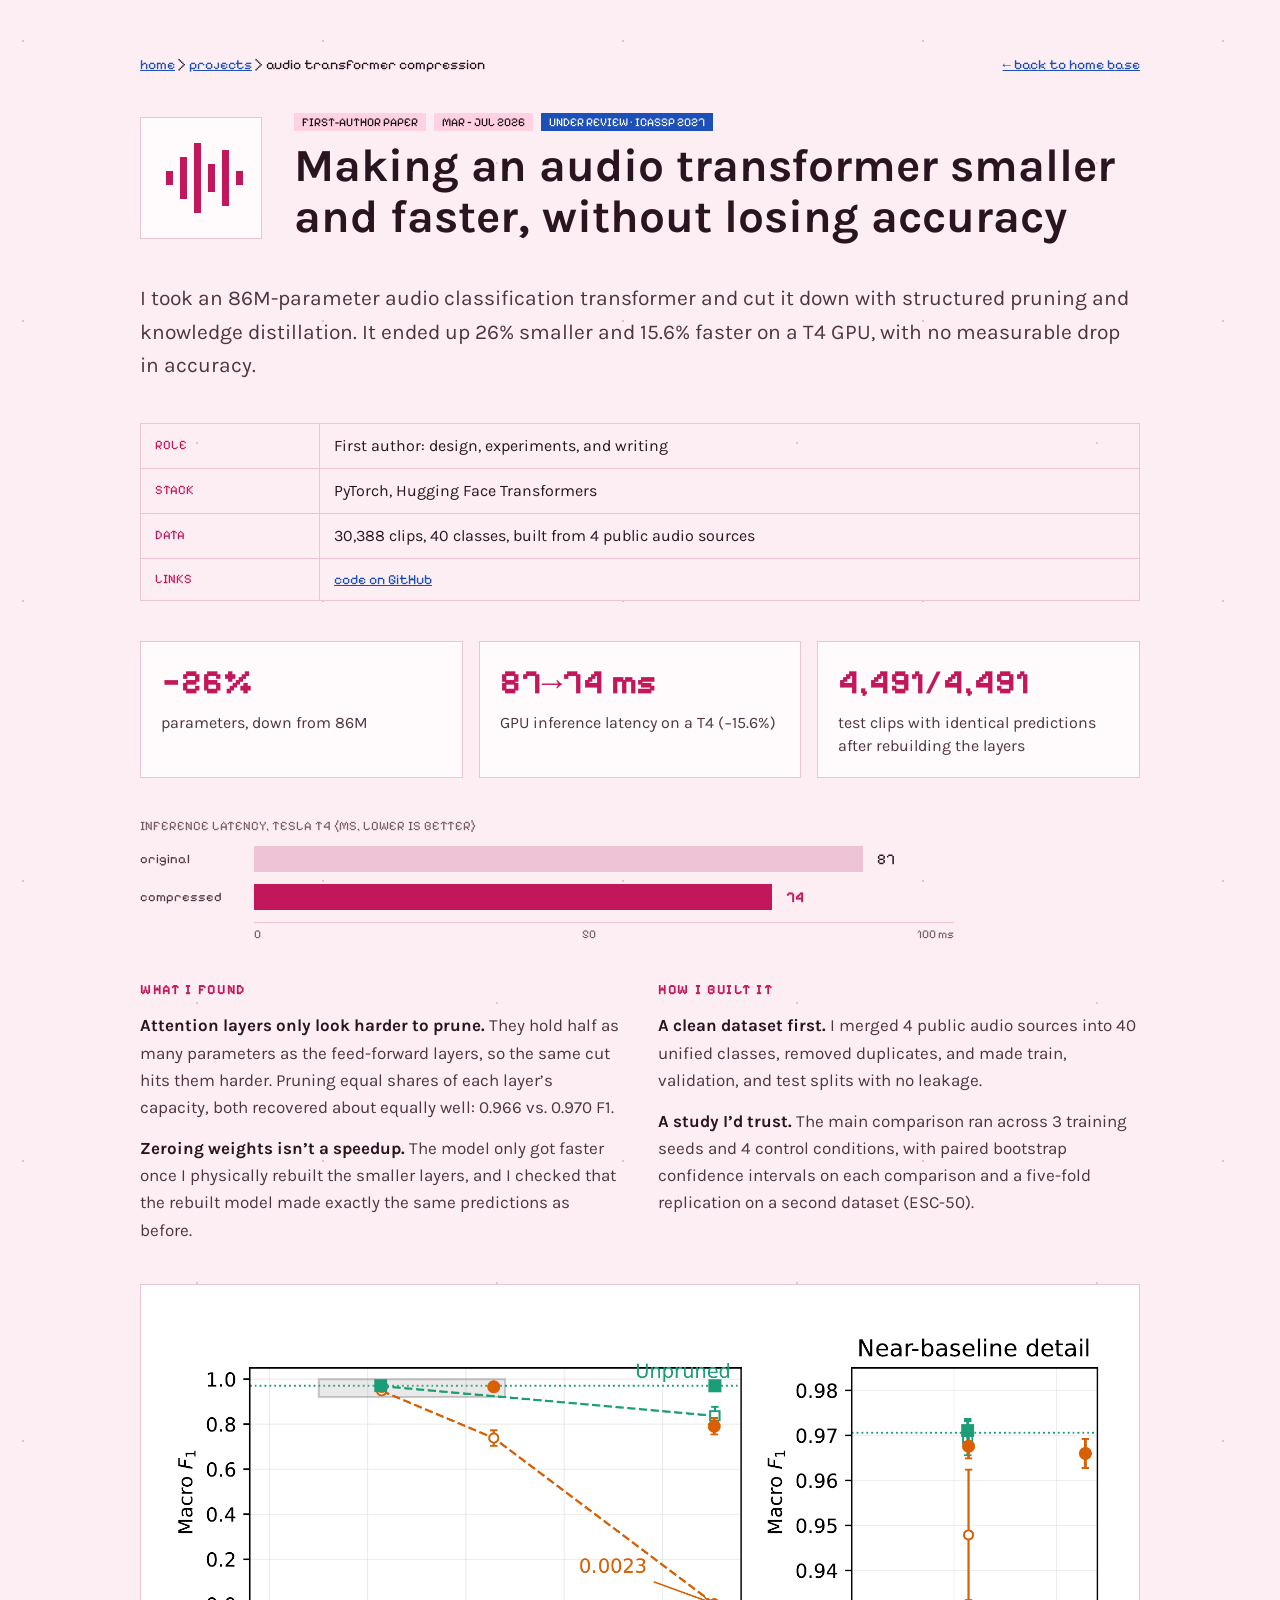
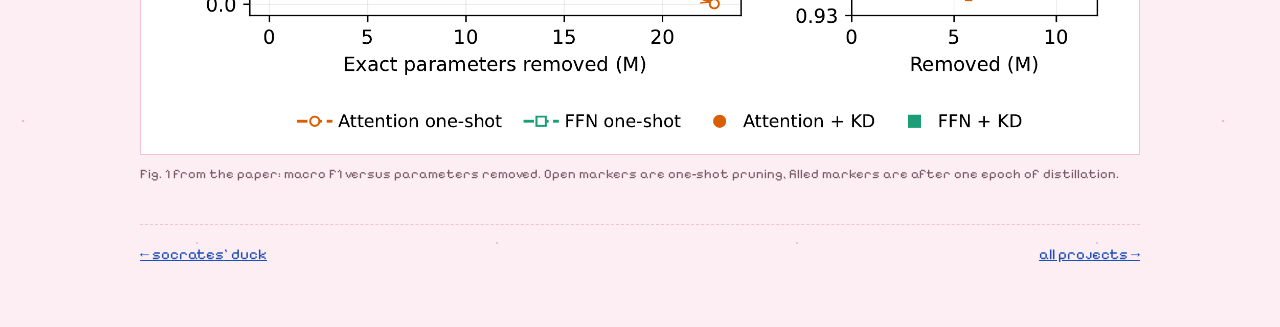
==== audio-compression.html @ 711b620c "Initial portfolio site" ====
<!doctype html>
<html lang="en">
<head>
<meta charset="utf-8">
<meta name="viewport" content="width=device-width, initial-scale=1">
<title>Audio Transformer Compression · Gokila Harini Karthikeyan</title>
<meta name="description" content="Structured pruning and knowledge distillation made an 86M-parameter audio transformer 26% smaller and 15.6% faster on a T4, with no measurable accuracy loss.">
<meta property="og:type" content="article">
<meta property="og:title" content="Making an audio transformer smaller and faster, without losing accuracy">
<meta property="og:description" content="26% smaller, 87→74 ms on a T4, no measurable accuracy loss.">
<meta property="og:image" content="https://gokila16.github.io/og-image.png">
<meta name="twitter:card" content="summary_large_image">
<meta name="theme-color" content="#fdeef4">
<link rel="icon" href="favicon.svg" type="image/svg+xml">
<script>try{if(localStorage.getItem('side')==='dark')document.documentElement.dataset.theme='dark'}catch(e){}</script>
<link rel="preconnect" href="https://fonts.googleapis.com">
<link rel="preconnect" href="https://fonts.gstatic.com" crossorigin>
<link rel="stylesheet" href="https://fonts.googleapis.com/css2?family=Karla:wght@400;600;700&family=Pixelify+Sans:wght@400;700&display=swap">
<link rel="stylesheet" href="styles.css">
<script src="main.js" defer></script>
</head>
<body>
<main class="proj">

<nav class="crumbs" aria-label="Breadcrumb">
<div><a href="index.html">home</a> › <a href="index.html#projects">projects</a> › audio transformer compression</div>
<a href="index.html">← back to home base</a>
</nav>

<div class="proj-head">
<div class="proj-icon"><svg viewBox="0 0 12 12" shape-rendering="crispEdges" aria-hidden="true"><path style="fill: var(--pink)" d="M1 5h1v2H1z M3 3h1v6H3z M5 1h1v10H5z M7 4h1v4H7z M9 2h1v8H9z M11 5h1v2h-1z"/></svg></div>
<div>
<div class="tags"><span class="tag">FIRST-AUTHOR PAPER</span><span class="tag">MAR – JUL 2026</span><span class="tag tag-blue">UNDER REVIEW · ICASSP 2027</span></div>
<h1>Making an audio transformer smaller and faster, without losing accuracy</h1>
</div>
</div>

<p class="proj-lede">I took an 86M-parameter audio classification transformer and cut it down with structured pruning and knowledge distillation. It ended up 26% smaller and 15.6% faster on a T4 GPU, with no measurable drop in accuracy.</p>

<table class="facts"><tbody>
<tr><th scope="row">ROLE</th><td>First author: design, experiments, and writing</td></tr>
<tr><th scope="row">STACK</th><td>PyTorch, Hugging Face Transformers</td></tr>
<tr><th scope="row">DATA</th><td>30,388 clips, 40 classes, built from 4 public audio sources</td></tr>
<tr><th scope="row">LINKS</th><td class="mono"><a href="https://github.com/gokila16/ast-audio-classification">code on GitHub</a></td></tr>
</tbody></table>

<div class="stats">
<div class="stat panel"><div class="n">−26%</div><div class="l">parameters, down from 86M</div></div>
<div class="stat panel"><div class="n">87→74 ms</div><div class="l">GPU inference latency on a T4 (−15.6%)</div></div>
<div class="stat panel"><div class="n">4,491/4,491</div><div class="l">test clips with identical predictions after rebuilding the layers</div></div>
</div>

<figure class="chart" style="margin: 0">
<figcaption class="cap">INFERENCE LATENCY, TESLA T4 (MS, LOWER IS BETTER)</figcaption>
<div class="row"><div class="k">original</div><div class="track" style="--w: 87%"><div class="bar" style="background: var(--line)"></div><div class="v">87</div></div></div>
<div class="row"><div class="k">compressed</div><div class="track" style="--w: 74%"><div class="bar" style="background: var(--pink)"></div><div class="v" style="color: var(--pink); font-weight: 700">74</div></div></div>
<div class="row"><div class="k"></div><div class="track axis" aria-hidden="true"><span>0</span><span>50</span><span>100 ms</span></div></div>
</figure>

<div class="two">
<section>
<h2>WHAT I FOUND</h2>
<p><b>Attention layers only look harder to prune.</b> They hold half as many parameters as the feed-forward layers, so the same cut hits them harder. Pruning equal shares of each layer’s capacity, both recovered about equally well: 0.966 vs. 0.970 F1.</p>
<p><b>Zeroing weights isn’t a speedup.</b> The model only got faster once I physically rebuilt the smaller layers, and I checked that the rebuilt model made exactly the same predictions as before.</p>
</section>
<section>
<h2>HOW I BUILT IT</h2>
<p><b>A clean dataset first.</b> I merged 4 public audio sources into 40 unified classes, removed duplicates, and made train, validation, and test splits with no leakage.</p>
<p><b>A study I’d trust.</b> The main comparison ran across 3 training seeds and 4 control conditions, with paired bootstrap confidence intervals on each comparison and a five-fold replication on a second dataset (ESC-50).</p>
</section>
</div>

<figure class="paper-fig">
<img src="audio-figure.png" alt="Line chart of macro F1 versus parameters removed. Attention pruning drops to 0.0023 F1 one-shot at 22.6M parameters removed while FFN pruning stays near 0.84; after distillation FFN returns to the 0.97 baseline and attention reaches 0.79." width="1905" height="870">
<figcaption>Fig. 1 from the paper: macro F1 versus parameters removed. Open markers are one-shot pruning, filled markers are after one epoch of distillation.</figcaption>
</figure>

<nav class="pager" aria-label="More projects">
<a href="socrates-duck.html">← socrates' duck</a>
<a href="index.html#projects">all projects →</a>
</nav>

</main>
</body>
</html>
---- styles.css ----
/* Gokila's portfolio: Pink Paper (light side) + Wine (dark side) */

:root {
  --bg: #fdeef4; --panel: #fffafc; --line: #efc3d6;
  --ink: #2a1420; --soft: #4f3441; --muted: #7a5c69;
  --pink: #c2185b; --pinkSoft: #ffd1e3; --pinkHover: #8e0f42;
  --blue: #1d4fb8; --onBlue: #ffffff; --onPink: #ffffff;
  --gold: #d99a00; --goldDeep: #a87400;
  --glow: 255, 157, 203;
  --stars: radial-gradient(1.5px 1.5px at 23px 41px, #c2185b40 50%, transparent 51%), radial-gradient(1px 1px at 131px 17px, #c2185b35 50%, transparent 51%), radial-gradient(1.5px 1.5px at 197px 163px, #7a5c6940 50%, transparent 51%), radial-gradient(1px 1px at 251px 97px, #c2185b30 50%, transparent 51%);
  --body: 'Karla', 'Helvetica Neue', sans-serif;
  --mono: 'Pixelify Sans', ui-monospace, monospace;
  color-scheme: light;
}
:root[data-theme="dark"] {
  --bg: #22101a; --panel: #2d1622; --line: #53283e;
  --ink: #fbeef4; --soft: #e4c9d5; --muted: #b9909f;
  --pink: #ff9dcb; --pinkSoft: #ffc7e0; --pinkHover: #ffd2e7;
  --blue: #ffcf9e; --onBlue: #2a140c; --onPink: #22101a;
  --gold: #ffe38a; --goldDeep: #d9b24e;
  --stars: radial-gradient(1px 1px at 23px 41px, #ffffff80 50%, transparent 51%), radial-gradient(1px 1px at 131px 17px, #ffd6ec90 50%, transparent 51%), radial-gradient(1.5px 1.5px at 197px 163px, #ffffff60 50%, transparent 51%), radial-gradient(1px 1px at 251px 97px, #ffb8dc80 50%, transparent 51%);
  color-scheme: dark;
}

/* ---------- base ---------- */
html { -webkit-text-size-adjust: 100%; }
@media (prefers-reduced-motion: no-preference) { html { scroll-behavior: smooth; } }
body {
  margin: 0;
  background-color: var(--bg);
  background-image: var(--stars);
  background-size: 300px 280px;
  font-family: var(--body);
  color: var(--ink);
  overflow-x: clip;
}
a { color: var(--blue); }
a:hover { color: var(--pinkHover); }
button { color: inherit; }
:focus-visible { outline: 2px solid var(--pink); outline-offset: 2px; }
.mono { font-family: var(--mono); }
.sr-only { position: absolute; width: 1px; height: 1px; padding: 0; margin: -1px; overflow: hidden; clip: rect(0 0 0 0); white-space: nowrap; border: 0; }
.px { shape-rendering: crispEdges; display: block; }

/* tags */
.tag { font-family: var(--mono); font-size: 11px; padding: 2px 6px; color: #1a0f17; background: var(--pinkSoft); }
.tag-blue { color: var(--onBlue); background: var(--blue); }
.tag-gold { color: #1a0f17; background: #ffe38a; }

/* chips / toggles */
.chip {
  font-family: var(--mono); font-size: 12px; min-height: 36px; padding: 0 12px; cursor: pointer;
  background: transparent; color: var(--soft); border: 1px solid var(--line);
}
.chip[aria-pressed="true"] { background: var(--pink); color: var(--onPink); border-color: var(--pink); }

.panel { border: 1px solid var(--line); background: var(--panel); }

/* ---------- motion: warp, flyby, planet ---------- */
.warp {
  position: fixed; inset: 0; pointer-events: none; z-index: 50;
  background: repeating-conic-gradient(from 0deg at 50% 45%, var(--pink) 0deg 0.6deg, transparent 0.6deg 6deg);
  transform-origin: 50% 45%;
  animation: warp 1.1s ease-in forwards;
}
@keyframes warp { 0% { opacity: 0; transform: scale(.25); } 30% { opacity: .6; } 100% { opacity: 0; transform: scale(2.8); } }

.flyby {
  position: absolute; top: 0; left: 0; width: 76px; height: 48px; padding: 0; border: 0;
  background: transparent; cursor: pointer; z-index: 4;
  offset-path: path("M -100 58 C 300 18, 800 96, 1400 34");
  offset-rotate: auto;
  animation: flyby 26s linear infinite;
}
.flyby svg { width: 100%; height: 100%; }
@keyframes flyby { 0% { offset-distance: 0%; } 40% { offset-distance: 100%; } 100% { offset-distance: 100%; } }

.planet {
  position: absolute; top: 150px; right: 16px; width: 64px; height: 48px; padding: 0; border: 0;
  background: transparent; cursor: pointer; z-index: 4;
  animation: bob 4s ease-in-out infinite;
}
@keyframes bob { 0%, 100% { transform: translateY(0); } 50% { transform: translateY(-7px); } }

.glow {
  position: fixed; inset: 0; pointer-events: none; z-index: 0;
  background: radial-gradient(560px circle at var(--gx, 70%) var(--gy, 260px), rgba(var(--glow), .35), transparent 70%);
}

@media (prefers-reduced-motion: reduce) {
  .warp { animation: none; opacity: 0; }
  .flyby { display: none; }
  .planet { animation: none; }
}

/* ---------- homepage layout ---------- */
.page { position: relative; min-height: 100vh; }
.layout {
  position: relative; z-index: 1;
  box-sizing: border-box; max-width: 1280px; margin: 0 auto;
  padding: 90px 96px; display: flex; gap: 88px; align-items: flex-start;
}
.side { width: 400px; flex-shrink: 0; display: flex; flex-direction: column; gap: 30px; }
.main { flex-grow: 1; min-width: 0; display: flex; flex-direction: column; gap: 56px; }

.side-toggle { display: flex; align-items: center; gap: 10px; flex-wrap: wrap; font-family: var(--mono); font-size: 12px; color: var(--muted); }

.intro { display: flex; flex-direction: column; gap: 10px; }
.id-row { display: flex; flex-direction: column; gap: 10px; }
.avatar {
  width: 120px; height: 120px; flex-shrink: 0; box-sizing: border-box;
  border: 2px dashed var(--pink); background: var(--panel);
  display: flex; align-items: center; justify-content: center; text-align: center; padding: 8px;
  font-family: var(--mono); font-size: 11px; line-height: 1.4; color: var(--muted);
}
.avatar img { width: 100%; height: 100%; object-fit: cover; display: block; }
.avatar:has(img) { padding: 0; border-style: solid; }
.intro h1 { margin: 0; font-size: 50px; line-height: 1.05; font-weight: 600; }
.role { font-family: var(--mono); font-size: 15px; color: var(--pink); }
.lede { margin: 6px 0 0; font-size: 19px; line-height: 1.5; color: var(--soft); }
.promise { margin: 4px 0 0; font-family: var(--mono); font-size: 14px; line-height: 1.5; color: var(--pink); }

.duck { display: flex; align-items: center; gap: 14px; }
.duck-btn {
  width: 60px; height: 60px; flex-shrink: 0; border: 1px solid var(--line); background: var(--panel);
  display: flex; align-items: center; justify-content: center; cursor: pointer; padding: 0;
}
.duck-btn svg { width: 40px; height: 40px; }
.duck-tip {
  flex-grow: 1; border: 1px solid var(--line); background: var(--panel); padding: 10px 14px;
  font-family: var(--mono); font-size: 13px; line-height: 1.45; color: var(--soft);
}

.tiles { display: grid; grid-template-columns: repeat(3, minmax(0, 1fr)); gap: 12px; }
.tiles a {
  display: flex; flex-direction: column; align-items: center; justify-content: center; gap: 6px;
  padding: 12px 4px; border: 1px solid var(--line); text-decoration: none;
  font-family: var(--mono); font-size: 12px;
}
.tiles svg { width: 36px; height: 36px; }

.currently { padding: 18px 20px; display: flex; flex-direction: column; gap: 8px; }
.currently .label { font-family: var(--mono); font-size: 12px; color: var(--pink); font-weight: 700; }
.currently .body { font-size: 16px; line-height: 1.6; color: var(--soft); }

.socials { display: flex; gap: 18px; font-family: var(--mono); font-size: 13px; }
.socials .short { display: none; }

.btn-pink {
  display: flex; align-items: center; justify-content: center; gap: 10px; min-height: 48px;
  background: var(--pink); color: var(--onPink); text-decoration: none; font-family: var(--mono); font-size: 14px;
}
.btn-pink:hover { color: var(--onPink); background: var(--pinkHover); }

.badges { display: flex; gap: 6px; flex-wrap: wrap; }
.badge {
  width: 88px; height: 31px; box-sizing: border-box; display: flex; align-items: center; justify-content: center;
  font-family: var(--mono); font-size: 10px;
}
.badge-pink { background: var(--pink); color: var(--onPink); }
.badge-blue { border: 1px solid var(--blue); color: var(--blue); }

/* sections */
.section { display: flex; flex-direction: column; gap: 14px; scroll-margin-top: 24px; }
.section h2 { margin: 0; font-family: var(--mono); font-size: 13px; letter-spacing: 0.14em; color: var(--pink); }
#about { gap: 16px; }
#about p { margin: 0; font-size: 19px; line-height: 1.65; color: var(--soft); }

.log { display: flex; flex-direction: column; gap: 10px; font-size: 17px; line-height: 1.45; }
.log div { display: flex; gap: 20px; }
.log .when { width: 86px; flex-shrink: 0; font-family: var(--mono); font-size: 13px; color: var(--muted); padding-top: 2px; }

.filters { display: flex; align-items: center; gap: 8px; flex-wrap: wrap; }
.filters .count { font-family: var(--mono); font-size: 12px; color: var(--muted); margin-left: 6px; }

.card {
  display: flex; gap: 20px; padding: 18px; border: 1px solid var(--line); background: var(--panel);
  text-decoration: none; color: var(--ink);
}
a.card:hover { color: var(--ink); border-color: var(--pink); }
.card[hidden] { display: none; }
.card-icon {
  width: 64px; height: 64px; flex-shrink: 0; border: 1px solid var(--line); background: var(--bg);
  display: flex; align-items: center; justify-content: center;
}
.card-icon svg { width: 44px; height: 44px; }
.card-body { display: flex; flex-direction: column; gap: 6px; }
.card-title { font-size: 21px; font-weight: 600; }
.card-title .tag { vertical-align: middle; font-weight: 400; }
.card-desc { font-size: 16px; line-height: 1.5; color: var(--soft); }
.card-meta { font-family: var(--mono); font-size: 12px; color: var(--muted); }

.paper-card { padding: 18px 20px; display: flex; flex-direction: column; gap: 8px; }
.paper-card .tags { display: flex; gap: 8px; flex-wrap: wrap; }
.paper-card .title { font-size: 19px; font-weight: 600; line-height: 1.35; }
.paper-card .authors { font-size: 15px; line-height: 1.5; color: var(--soft); }
.paper-card .venue { font-size: 15px; font-style: italic; color: var(--soft); }
.paper-card .links { display: flex; gap: 16px; font-family: var(--mono); font-size: 13px; }

#experience { gap: 18px; }
.job { display: flex; gap: 22px; }
.job .when { width: 120px; flex-shrink: 0; font-family: var(--mono); font-size: 12px; line-height: 1.5; color: var(--muted); padding-top: 4px; }
.job .what { display: flex; flex-direction: column; gap: 6px; }
.job .title { font-size: 19px; font-weight: 600; }
.job .org { font-weight: 400; color: var(--soft); }
.job ul { margin: 0; padding-left: 18px; display: flex; flex-direction: column; gap: 4px; font-size: 16px; line-height: 1.5; color: var(--soft); }
.edu { border-top: 1px dashed var(--line); padding-top: 16px; display: flex; flex-direction: column; gap: 10px; }
.edu .label { font-family: var(--mono); font-size: 12px; color: var(--pink); }
.edu .row { font-size: 17px; line-height: 1.5; }
.edu .row span { color: var(--soft); }
.edu .m { display: none; }
.resume-link { align-self: flex-start; font-family: var(--mono); font-size: 14px; }

#tools { gap: 10px; }
.tools { border-collapse: collapse; }
.tools th { padding: 9px 18px 9px 0; font-family: var(--mono); font-size: 13px; font-weight: 400; color: var(--pink); vertical-align: top; width: 130px; text-align: left; }
.tools td { padding: 9px 0; font-size: 16px; line-height: 1.5; color: var(--soft); }

#notes { gap: 6px; }
#notes .blurb { margin: 6px 0 4px; font-size: 16px; color: var(--soft); }
.note {
  display: flex; justify-content: space-between; gap: 18px; padding: 14px 0;
  border-bottom: 1px dashed var(--line); text-decoration: none; color: var(--ink);
}
a.note:hover { color: var(--pinkHover); }
.note .t { font-size: 18px; line-height: 1.4; }
.note .d { flex-shrink: 0; font-family: var(--mono); font-size: 12px; color: var(--muted); padding-top: 3px; }

#guestbook .blurb { margin: 0; font-size: 16px; line-height: 1.5; color: var(--soft); }
.gb-form { padding: 18px 20px; display: flex; flex-direction: column; gap: 10px; }
.gb-form label { font-family: var(--mono); font-size: 12px; color: var(--muted); }
.gb-form input, .gb-form textarea {
  font: inherit; font-size: 16px; padding: 10px; box-sizing: border-box;
  background: var(--bg); color: var(--ink); border: 1px solid var(--line);
}
.gb-form input { min-height: 44px; }
.gb-form textarea { resize: vertical; }
.gb-form button {
  align-self: flex-start; min-height: 44px; padding: 0 18px; background: var(--pink); color: var(--onPink);
  border: 0; cursor: pointer; font-family: var(--mono); font-size: 14px;
}
.gb-empty { font-family: var(--mono); font-size: 13px; color: var(--muted); }
.gb-entry { border: 1px dashed var(--line); padding: 12px 16px; display: flex; flex-direction: column; gap: 4px; }
.gb-entry .who { font-family: var(--mono); font-size: 12px; color: var(--pink); }
.gb-entry .msg { font-size: 16px; line-height: 1.5; color: var(--soft); white-space: pre-wrap; overflow-wrap: anywhere; }

.foot {
  border-top: 1px dashed var(--line); padding-top: 20px; display: flex; justify-content: space-between; align-items: center; gap: 12px;
  font-family: var(--mono); font-size: 12px; color: var(--muted);
}
.hyper {
  font-family: var(--mono); font-size: 12px; min-height: 44px; padding: 0 14px;
  background: transparent; color: var(--pink); border: 1px dashed var(--pink); cursor: pointer;
}

/* ---------- homepage: medium screens ---------- */
@media (max-width: 1180px) {
  .layout { padding: 72px 48px; gap: 56px; }
  .side { width: 340px; }
  .intro h1 { font-size: 44px; }
}

/* ---------- homepage: phone ---------- */
@media (max-width: 899px) {
  .layout { flex-direction: column; align-items: stretch; padding: 64px 24px 48px; gap: 40px; }
  .side { width: auto; gap: 14px; }
  .planet { display: none; }
  .flyby { width: 57px; height: 36px; animation-duration: 22s; }

  .side-toggle { order: 1; gap: 8px; font-size: 11px; }
  .intro { order: 2; display: contents; }
  .id-row { order: 2; flex-direction: row; align-items: center; gap: 16px; }
  .role { order: 3; font-size: 14px; }
  .lede { order: 4; margin: 0; font-size: 18px; }
  .promise { order: 5; margin: 0; font-size: 13px; }
  .duck { order: 6; gap: 12px; }
  .side > .btn-pink { order: 7; }
  .socials { order: 8; justify-content: space-between; }
  .tiles { order: 9; margin-top: 26px; gap: 8px; }
  .currently { order: 10; margin-top: 26px; padding: 16px; gap: 6px; }
  .badges { display: none; }

  .avatar { width: 84px; height: 84px; padding: 6px; font-size: 10px; line-height: 1.3; }
  .intro h1 { font-size: 32px; line-height: 1.1; font-weight: 700; }
  .duck-btn { width: 52px; height: 52px; }
  .duck-btn svg { width: 34px; height: 34px; }
  .duck-tip { padding: 8px 12px; font-size: 12px; line-height: 1.4; }
  .socials .long { display: none; }
  .socials .short { display: inline; }
  .tiles a { min-height: 76px; padding: 0 4px; gap: 4px; font-size: 11px; }
  .tiles svg { width: 30px; height: 30px; }
  .currently .body { font-size: 15px; }

  .main { gap: 40px; }
  .section { gap: 12px; }
  #about { gap: 14px; }
  #about p { font-size: 17px; line-height: 1.6; }
  .log { font-size: 15px; }
  .log div { gap: 14px; }
  .log .when { width: 64px; font-size: 12px; padding-top: 1px; }
  .filters { gap: 6px; }

  .card { display: grid; grid-template-columns: 48px minmax(0, 1fr); column-gap: 12px; row-gap: 8px; padding: 16px; }
  .card-body, .card-title { display: contents; }
  .card-icon { width: 48px; height: 48px; }
  .card-icon svg { width: 32px; height: 32px; }
  .card-title .name { align-self: center; font-size: 19px; font-weight: 700; line-height: 1.2; }
  .card-title .tag, .card-desc, .card-meta { grid-column: 1 / -1; }
  .card-title .tag { justify-self: start; }
  .card-desc { font-size: 15px; }
  .card-meta { font-size: 11px; }

  .paper-card { padding: 14px 16px; gap: 6px; }
  .paper-card .title { font-size: 17px; font-weight: 700; }
  .paper-card .authors, .paper-card .venue { font-size: 14px; }

  .job { flex-direction: column; gap: 4px; }
  .job .when { width: auto; font-size: 11px; padding-top: 0; }
  .job .when br { display: none; }
  .job .what { gap: 4px; }
  .job .title { font-size: 18px; font-weight: 700; }
  .job .org { display: block; font-size: 15px; }
  .job .org .dot { display: none; }
  .job ul { margin-top: 4px; font-size: 15px; }
  .edu { padding-top: 14px; gap: 8px; }
  .edu .row { font-size: 15px; }
  .edu .m { display: inline; }
  .edu .dot { display: none; }

  #tools { gap: 12px; }
  .tools, .tools tbody, .tools tr, .tools th, .tools td { display: block; }
  .tools tbody { display: flex; flex-direction: column; gap: 12px; }
  .tools tr { display: flex; flex-direction: column; gap: 2px; }
  .tools th { width: auto; padding: 0; font-size: 12px; }
  .tools td { padding: 0; font-size: 15px; }

  #notes { gap: 4px; }
  .note { padding: 12px 0; }
  .note .t { font-size: 16px; }

  #guestbook .blurb { font-size: 15px; }
  .gb-form { border: 0; background: transparent; padding: 0; gap: 12px; }
  .gb-form input, .gb-form textarea { background: var(--panel); }
  .gb-form button { align-self: stretch; min-height: 48px; }

  .foot { flex-direction: column-reverse; align-items: stretch; padding-top: 18px; }
  .hyper { font-size: 13px; }
}

/* ---------- project pages ---------- */
.proj {
  box-sizing: border-box; max-width: 1280px; margin: 0 auto; padding: 56px 140px 64px;
  display: flex; flex-direction: column; gap: 40px;
}
.crumbs { display: flex; justify-content: space-between; align-items: center; gap: 12px; flex-wrap: wrap; font-family: var(--mono); font-size: 14px; }
.proj-head { display: flex; gap: 32px; align-items: center; }
.proj-icon { width: 120px; height: 120px; flex-shrink: 0; border: 1px solid var(--line); background: var(--panel); display: flex; align-items: center; justify-content: center; }
.proj-icon svg { width: 84px; height: 84px; }
.proj-head .tags { display: flex; gap: 8px; flex-wrap: wrap; }
.proj-head .tag { font-size: 12px; padding: 2px 8px; }
.proj-head h1 { margin: 0; font-size: 46px; line-height: 1.1; font-weight: 700; }
.proj-head > div:last-child { display: flex; flex-direction: column; gap: 10px; }
.proj-lede { margin: 0; font-size: 21px; line-height: 1.6; color: var(--soft); }

.facts { border-collapse: collapse; width: 100%; font-size: 16px; line-height: 1.5; }
.facts th, .facts td { padding: 10px 14px; border: 1px solid var(--line); text-align: left; }
.facts th { width: 150px; font-family: var(--mono); font-size: 13px; font-weight: 400; color: var(--pink); }
.facts .mono { font-size: 14px; }

.stats { display: grid; grid-template-columns: repeat(3, minmax(0, 1fr)); gap: 16px; }
.stat { padding: 20px; display: flex; flex-direction: column; gap: 8px; }
.stat .n { font-family: var(--mono); font-size: 34px; font-weight: 700; color: var(--pink); }
.stat .l { font-size: 16px; line-height: 1.45; color: var(--soft); }

.slot {
  border: 2px dashed var(--pink); background: var(--panel);
  display: flex; flex-direction: column; align-items: center; justify-content: center; gap: 10px; text-align: center; padding: 0 60px;
}
.slot img, .slot video { max-width: 100%; display: block; }
.slot:has(img), .slot:has(video) { height: auto !important; padding: 0; border-style: solid; border-width: 1px; border-color: var(--line); }

.proj h2 { margin: 0; font-family: var(--mono); font-size: 14px; letter-spacing: 0.12em; color: var(--pink); }
.block { display: flex; flex-direction: column; gap: 16px; }
.flow { display: flex; gap: 10px; }
.flow .step { flex: 1 1 0; min-width: 0; border: 1px solid var(--pink); background: var(--panel); padding: 14px; display: flex; flex-direction: column; gap: 6px; text-align: center; }
.flow .step b { font-size: 16px; }
.flow .step span { font-family: var(--mono); font-size: 12px; color: var(--muted); }
.flow .arrow { flex-shrink: 0; align-self: center; font-family: var(--mono); font-size: 20px; color: var(--pink); }

.two { display: grid; grid-template-columns: repeat(2, minmax(0, 1fr)); gap: 36px; }
.two > * { display: flex; flex-direction: column; gap: 14px; }
.two p { margin: 0; font-size: 17px; line-height: 1.6; color: var(--soft); }
.two p b { color: var(--ink); }

.chart { display: flex; flex-direction: column; gap: 12px; }
.chart .cap { font-family: var(--mono); font-size: 13px; color: var(--muted); }
.chart .row { display: flex; align-items: center; gap: 14px; }
.chart .k { width: 100px; flex-shrink: 0; font-family: var(--mono); font-size: 13px; color: var(--soft); }
.chart .track { position: relative; flex: 0 1 700px; min-width: 0; }
.chart .bar { height: 26px; width: var(--w); }
.chart .v { position: absolute; top: 50%; left: calc(var(--w) + 14px); transform: translateY(-50%); font-family: var(--mono); font-size: 15px; }
.chart .axis { display: flex; justify-content: space-between; border-top: 1px solid var(--line); padding-top: 4px; font-family: var(--mono); font-size: 12px; color: var(--muted); }

.pager { display: flex; justify-content: space-between; gap: 12px; flex-wrap: wrap; border-top: 1px dashed var(--line); padding-top: 20px; font-family: var(--mono); font-size: 15px; }

@media (max-width: 1100px) { .proj { padding: 56px 48px 64px; } }
@media (max-width: 899px) {
  .proj { padding: 32px 24px 48px; gap: 32px; }
  .crumbs { font-size: 13px; }
  .proj-head { flex-direction: column; align-items: flex-start; gap: 18px; }
  .proj-icon { width: 84px; height: 84px; }
  .proj-icon svg { width: 60px; height: 60px; }
  .proj-head h1 { font-size: 32px; }
  .proj-lede { font-size: 18px; }
  .facts th { width: 80px; padding: 10px; }
  .facts td { padding: 10px; }
  .stats { grid-template-columns: minmax(0, 1fr); }
  .slot { padding: 0 20px; height: 240px !important; }
  .flow { flex-direction: column; }
  .flow .arrow { transform: rotate(90deg); }
  .two { grid-template-columns: minmax(0, 1fr); gap: 32px; }
  .chart .k { width: 80px; }
  .chart .track { flex: 1 1 auto; margin-right: 36px; }
}

/* ---------- 404 ---------- */
.lost { position: relative; overflow: hidden; min-height: 100vh; min-height: 100svh; }
.ship {
  position: absolute; top: 0; left: 0; width: 114px; height: 72px; padding: 0; border: 0;
  background: transparent; cursor: pointer; z-index: 3;
  offset-path: path("M 160 170 C 420 40, 880 40, 1110 190 C 1250 300, 1150 640, 900 690 C 640 740, 320 700, 170 560 C 60 450, 60 260, 160 170 Z");
  offset-rotate: auto;
  animation: orbit 18s linear infinite;
}
.ship svg { width: 100%; height: 100%; }
@keyframes orbit { from { offset-distance: 0%; } to { offset-distance: 100%; } }
@media (prefers-reduced-motion: reduce) { .ship { animation: none; offset-distance: 8%; } }
.lost-body {
  position: relative; z-index: 2; box-sizing: border-box; min-height: 100vh; min-height: 100svh;
  padding: 40px 24px; display: flex; flex-direction: column; align-items: center; justify-content: center; gap: 18px; text-align: center;
}
.lost-body .big { font-family: var(--mono); font-size: 170px; line-height: 0.9; font-weight: 700; color: var(--pink); }
.lost-body h1 { margin: 0; font-size: 44px; font-weight: 700; }
.lost-body p { margin: 0; max-width: 620px; font-size: 20px; line-height: 1.55; color: var(--soft); }
.lost-actions { display: flex; gap: 14px; margin-top: 10px; flex-wrap: wrap; justify-content: center; }
.lost-actions a { display: flex; align-items: center; min-height: 48px; padding: 0 22px; text-decoration: none; font-family: var(--mono); font-size: 16px; }
.lost-actions .outline { border: 1px solid var(--pink); color: var(--pink); }
.lost-actions .outline:hover { color: var(--pinkHover); border-color: var(--pinkHover); }
.ship-note { font-family: var(--mono); font-size: 13px; color: var(--muted); margin-top: 6px; }
@media (max-width: 599px) {
  .ship { width: 76px; height: 48px; }
  .lost-body .big { font-size: 110px; }
  .lost-body h1 { font-size: 34px; }
  .lost-body p { font-size: 18px; }
}

.gb-list { display: flex; flex-direction: column; gap: 14px; }
.gb-list:empty { display: none; }

.paper-fig { margin: 0; display: flex; flex-direction: column; gap: 10px; }
.paper-fig img { display: block; width: 100%; height: auto; box-sizing: border-box; border: 1px solid var(--line); background: #ffffff; padding: 12px; }
.paper-fig figcaption { font-family: var(--mono); font-size: 13px; line-height: 1.5; color: var(--muted); }
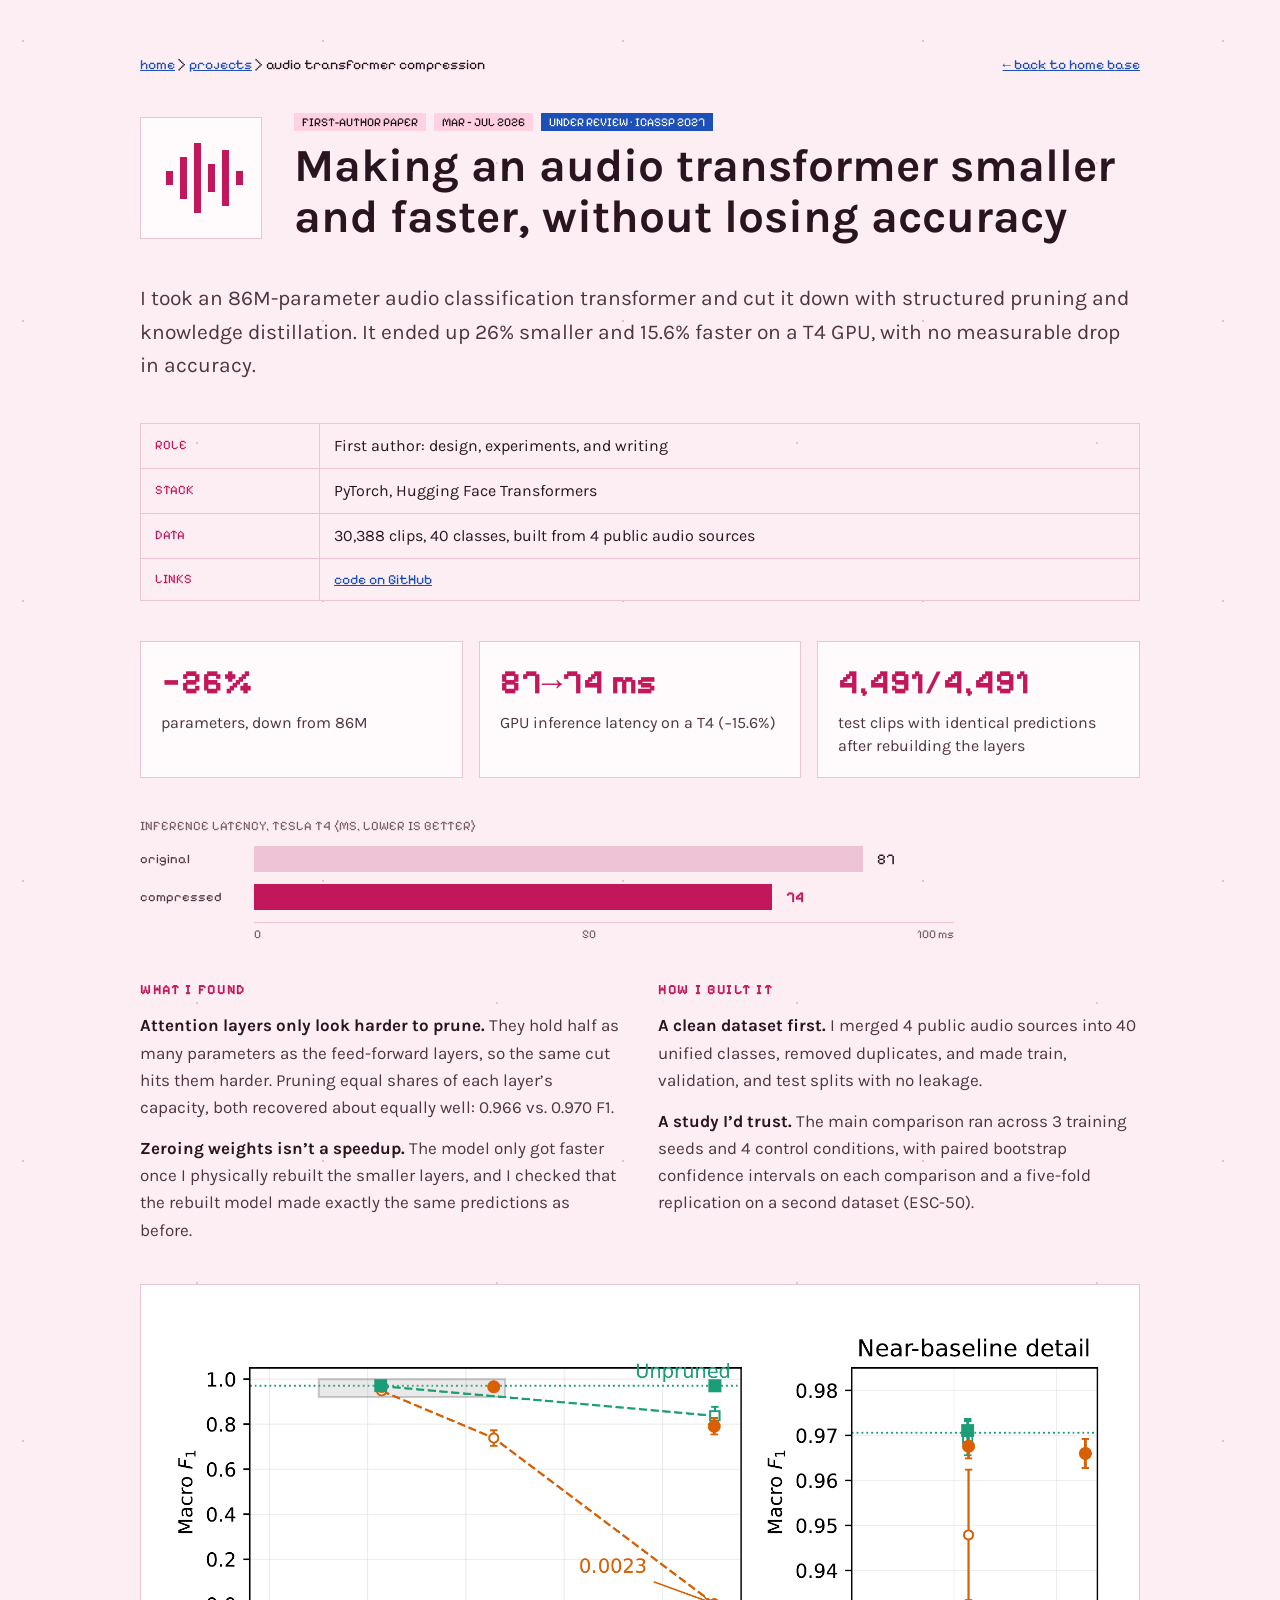
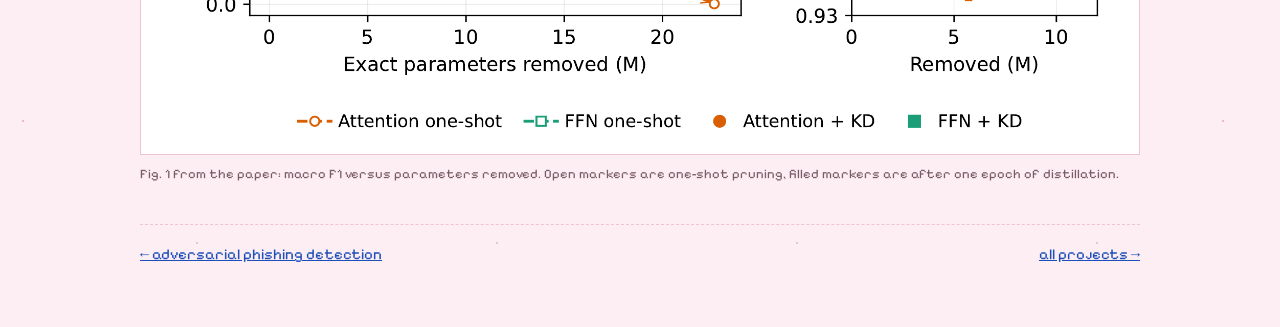
==== commit 8e330fd0: "Add adversarial phishing detection project" ====
--- a/audio-compression.html
+++ b/audio-compression.html
@@ -76,7 +76,7 @@
 </figure>
 
 <nav class="pager" aria-label="More projects">
-<a href="socrates-duck.html">← socrates' duck</a>
+<a href="phishing-detection.html">← adversarial phishing detection</a>
 <a href="index.html#projects">all projects →</a>
 </nav>
 
--- a/styles.css
+++ b/styles.css
@@ -76,7 +76,7 @@
 @keyframes flyby { 0% { offset-distance: 0%; } 40% { offset-distance: 100%; } 100% { offset-distance: 100%; } }
 
 .planet {
-  position: absolute; top: 150px; right: 16px; width: 64px; height: 48px; padding: 0; border: 0;
+  position: absolute; top: 12px; right: 48px; width: 64px; height: 48px; padding: 0; border: 0;
   background: transparent; cursor: pointer; z-index: 4;
   animation: bob 4s ease-in-out infinite;
 }
@@ -97,25 +97,33 @@
 .page { position: relative; min-height: 100vh; }
 .layout {
   position: relative; z-index: 1;
-  box-sizing: border-box; max-width: 1280px; margin: 0 auto;
-  padding: 90px 96px; display: flex; gap: 88px; align-items: flex-start;
-}
-.side { width: 400px; flex-shrink: 0; display: flex; flex-direction: column; gap: 30px; }
-.main { flex-grow: 1; min-width: 0; display: flex; flex-direction: column; gap: 56px; }
+  box-sizing: border-box; max-width: 1440px; margin: 0 auto; padding: 72px 48px 90px;
+  display: grid; grid-template-columns: 320px minmax(0, 1fr) 220px; column-gap: 56px; row-gap: 56px; align-items: start;
+}
+/* left bar: stays in view while the page scrolls; scrolls on its own if taller than the screen */
+.side { grid-column: 1; grid-row: 1 / span 8; align-self: stretch; }
+.side-inner {
+  position: sticky; top: 0; max-height: 100vh; overflow-y: auto; overscroll-behavior: contain;
+  box-sizing: border-box; margin-top: -24px; padding: 24px 8px 32px 2px;
+  display: flex; flex-direction: column; gap: 24px;
+  scrollbar-width: thin; scrollbar-color: var(--line) transparent;
+}
+.main { display: contents; }
+.main > .section { grid-column: 2; }
 
 .side-toggle { display: flex; align-items: center; gap: 10px; flex-wrap: wrap; font-family: var(--mono); font-size: 12px; color: var(--muted); }
 
 .intro { display: flex; flex-direction: column; gap: 10px; }
 .id-row { display: flex; flex-direction: column; gap: 10px; }
 .avatar {
-  width: 120px; height: 120px; flex-shrink: 0; box-sizing: border-box;
+  width: 240px; height: 240px; flex-shrink: 0; box-sizing: border-box;
   border: 2px dashed var(--pink); background: var(--panel);
   display: flex; align-items: center; justify-content: center; text-align: center; padding: 8px;
   font-family: var(--mono); font-size: 11px; line-height: 1.4; color: var(--muted);
 }
 .avatar img { width: 100%; height: 100%; object-fit: cover; display: block; }
 .avatar:has(img) { padding: 0; border-style: solid; }
-.intro h1 { margin: 0; font-size: 50px; line-height: 1.05; font-weight: 600; }
+.intro h1 { margin: 0; font-size: 42px; line-height: 1.05; font-weight: 600; }
 .role { font-family: var(--mono); font-size: 15px; color: var(--pink); }
 .lede { margin: 6px 0 0; font-size: 19px; line-height: 1.5; color: var(--soft); }
 .promise { margin: 4px 0 0; font-family: var(--mono); font-size: 14px; line-height: 1.5; color: var(--pink); }
@@ -160,15 +168,30 @@
 .badge-pink { background: var(--pink); color: var(--onPink); }
 .badge-blue { border: 1px solid var(--blue); color: var(--blue); }
 
+/* right rail: section notes, recent visitors */
+.rail { grid-column: 3; display: flex; flex-direction: column; gap: 12px; }
+.rail .rule { display: flex; align-items: center; gap: 12px; }
+.rail .rule svg { width: 28px; height: 28px; flex-shrink: 0; }
+.rail .rule span { flex-grow: 1; border-top: 1px dashed var(--line); }
+.rail .txt { font-family: var(--mono); font-size: 13px; line-height: 1.7; color: var(--soft); }
+.rail .txt .dim { color: var(--muted); }
+
+.m-note { display: none; margin-top: -4px; font-family: var(--mono); font-size: 12px; line-height: 1.5; color: var(--muted); }
+.recent { margin-top: 10px; padding: 14px 16px; display: flex; flex-direction: column; gap: 10px; }
+.recent .label { font-family: var(--mono); font-size: 12px; color: var(--pink); }
+.recent-empty { font-family: var(--mono); font-size: 13px; color: var(--muted); }
+.recent-list { display: flex; flex-direction: column; gap: 10px; }
+.recent-list:empty { display: none; }
+.recent-list .who { font-family: var(--mono); font-size: 13px; color: var(--ink); }
+.recent-list .msg { font-size: 14px; line-height: 1.4; color: var(--soft); overflow-wrap: anywhere; }
+.recent-list > div { display: flex; flex-direction: column; gap: 2px; }
+
 /* sections */
 .section { display: flex; flex-direction: column; gap: 14px; scroll-margin-top: 24px; }
 .section h2 { margin: 0; font-family: var(--mono); font-size: 13px; letter-spacing: 0.14em; color: var(--pink); }
 #about { gap: 16px; }
 #about p { margin: 0; font-size: 19px; line-height: 1.65; color: var(--soft); }
 
-.log { display: flex; flex-direction: column; gap: 10px; font-size: 17px; line-height: 1.45; }
-.log div { display: flex; gap: 20px; }
-.log .when { width: 86px; flex-shrink: 0; font-family: var(--mono); font-size: 13px; color: var(--muted); padding-top: 2px; }
 
 .filters { display: flex; align-items: center; gap: 8px; flex-wrap: wrap; }
 .filters .count { font-family: var(--mono); font-size: 12px; color: var(--muted); margin-left: 6px; }
@@ -196,6 +219,15 @@
 .paper-card .authors { font-size: 15px; line-height: 1.5; color: var(--soft); }
 .paper-card .venue { font-size: 15px; font-style: italic; color: var(--soft); }
 .paper-card .links { display: flex; gap: 16px; font-family: var(--mono); font-size: 13px; }
+
+.award { padding: 18px 20px; display: flex; gap: 18px; }
+.award-icon { width: 52px; height: 52px; flex-shrink: 0; border: 1px solid var(--line); background: var(--bg); display: flex; align-items: center; justify-content: center; }
+.award-icon svg { width: 36px; height: 36px; }
+.award-body { display: flex; flex-direction: column; gap: 6px; }
+.award .title { font-size: 19px; font-weight: 600; line-height: 1.3; }
+.award .venue { font-size: 15px; font-style: italic; color: var(--soft); }
+.award .desc { font-size: 15px; line-height: 1.5; color: var(--soft); }
+.award .extra { font-family: var(--mono); font-size: 12px; color: var(--pink); }
 
 #experience { gap: 18px; }
 .job { display: flex; gap: 22px; }
@@ -216,15 +248,9 @@
 .tools th { padding: 9px 18px 9px 0; font-family: var(--mono); font-size: 13px; font-weight: 400; color: var(--pink); vertical-align: top; width: 130px; text-align: left; }
 .tools td { padding: 9px 0; font-size: 16px; line-height: 1.5; color: var(--soft); }
 
-#notes { gap: 6px; }
-#notes .blurb { margin: 6px 0 4px; font-size: 16px; color: var(--soft); }
-.note {
   display: flex; justify-content: space-between; gap: 18px; padding: 14px 0;
   border-bottom: 1px dashed var(--line); text-decoration: none; color: var(--ink);
 }
-a.note:hover { color: var(--pinkHover); }
-.note .t { font-size: 18px; line-height: 1.4; }
-.note .d { flex-shrink: 0; font-family: var(--mono); font-size: 12px; color: var(--muted); padding-top: 3px; }
 
 #guestbook .blurb { margin: 0; font-size: 16px; line-height: 1.5; color: var(--soft); }
 .gb-form { padding: 18px 20px; display: flex; flex-direction: column; gap: 10px; }
@@ -239,12 +265,17 @@
   align-self: flex-start; min-height: 44px; padding: 0 18px; background: var(--pink); color: var(--onPink);
   border: 0; cursor: pointer; font-family: var(--mono); font-size: 14px;
 }
+.gb-hp { position: absolute; left: -9999px; width: 1px; height: 1px; overflow: hidden; }
+.gb-status { font-family: var(--mono); font-size: 13px; color: var(--muted); }
+.gb-status:empty { display: none; }
+.gb-form button:disabled { opacity: .6; cursor: default; }
 .gb-empty { font-family: var(--mono); font-size: 13px; color: var(--muted); }
 .gb-entry { border: 1px dashed var(--line); padding: 12px 16px; display: flex; flex-direction: column; gap: 4px; }
 .gb-entry .who { font-family: var(--mono); font-size: 12px; color: var(--pink); }
 .gb-entry .msg { font-size: 16px; line-height: 1.5; color: var(--soft); white-space: pre-wrap; overflow-wrap: anywhere; }
 
 .foot {
+  grid-column: 2 / -1;
   border-top: 1px dashed var(--line); padding-top: 20px; display: flex; justify-content: space-between; align-items: center; gap: 12px;
   font-family: var(--mono); font-size: 12px; color: var(--muted);
 }
@@ -254,16 +285,20 @@
 }
 
 /* ---------- homepage: medium screens ---------- */
-@media (max-width: 1180px) {
-  .layout { padding: 72px 48px; gap: 56px; }
-  .side { width: 340px; }
-  .intro h1 { font-size: 44px; }
+@media (max-width: 1239px) {
+  .layout { grid-template-columns: 300px minmax(0, 1fr); column-gap: 48px; padding: 64px 40px 72px; }
+  .rail { display: none; }
+  .m-note { display: block; }
+  .foot { grid-column: 2; }
+  .intro h1 { font-size: 38px; }
 }
 
 /* ---------- homepage: phone ---------- */
 @media (max-width: 899px) {
-  .layout { flex-direction: column; align-items: stretch; padding: 64px 24px 48px; gap: 40px; }
-  .side { width: auto; gap: 14px; }
+  .layout { display: flex; flex-direction: column; align-items: stretch; padding: 64px 24px 48px; gap: 40px; }
+  .side { display: flex; flex-direction: column; gap: 14px; }
+  .side-inner { display: contents; }
+  .main { display: flex; flex-direction: column; }
   .planet { display: none; }
   .flyby { width: 57px; height: 36px; animation-duration: 22s; }
 
@@ -274,7 +309,7 @@
   .lede { order: 4; margin: 0; font-size: 18px; }
   .promise { order: 5; margin: 0; font-size: 13px; }
   .duck { order: 6; gap: 12px; }
-  .side > .btn-pink { order: 7; }
+  .side-inner > .btn-pink { order: 7; }
   .socials { order: 8; justify-content: space-between; }
   .tiles { order: 9; margin-top: 26px; gap: 8px; }
   .currently { order: 10; margin-top: 26px; padding: 16px; gap: 6px; }
@@ -295,9 +330,6 @@
   .section { gap: 12px; }
   #about { gap: 14px; }
   #about p { font-size: 17px; line-height: 1.6; }
-  .log { font-size: 15px; }
-  .log div { gap: 14px; }
-  .log .when { width: 64px; font-size: 12px; padding-top: 1px; }
   .filters { gap: 6px; }
 
   .card { display: grid; grid-template-columns: 48px minmax(0, 1fr); column-gap: 12px; row-gap: 8px; padding: 16px; }
@@ -313,6 +345,14 @@
   .paper-card { padding: 14px 16px; gap: 6px; }
   .paper-card .title { font-size: 17px; font-weight: 700; }
   .paper-card .authors, .paper-card .venue { font-size: 14px; }
+  .award { padding: 14px 16px; gap: 12px; }
+  .award-icon { width: auto; height: auto; border: 0; background: transparent; align-items: flex-start; }
+  .award-icon svg { width: 30px; height: 30px; }
+  .award-body { gap: 4px; }
+  .award .title { font-size: 17px; font-weight: 700; }
+  .award .venue { font-size: 14px; }
+  .award .desc { display: none; }
+  .award .extra { font-size: 11px; }
 
   .job { flex-direction: column; gap: 4px; }
   .job .when { width: auto; font-size: 11px; padding-top: 0; }
@@ -334,9 +374,6 @@
   .tools th { width: auto; padding: 0; font-size: 12px; }
   .tools td { padding: 0; font-size: 15px; }
 
-  #notes { gap: 4px; }
-  .note { padding: 12px 0; }
-  .note .t { font-size: 16px; }
 
   #guestbook .blurb { font-size: 15px; }
   .gb-form { border: 0; background: transparent; padding: 0; gap: 12px; }
@@ -378,6 +415,10 @@
 }
 .slot img, .slot video { max-width: 100%; display: block; }
 .slot:has(img), .slot:has(video) { height: auto !important; padding: 0; border-style: solid; border-width: 1px; border-color: var(--line); }
+
+.video { position: relative; aspect-ratio: 16 / 9; border: 1px solid var(--line); background: #000; }
+.video iframe { position: absolute; inset: 0; width: 100%; height: 100%; border: 0; }
+.proj code { font-family: var(--mono); font-size: 0.9em; color: var(--pink); }
 
 .proj h2 { margin: 0; font-family: var(--mono); font-size: 14px; letter-spacing: 0.12em; color: var(--pink); }
 .block { display: flex; flex-direction: column; gap: 16px; }
